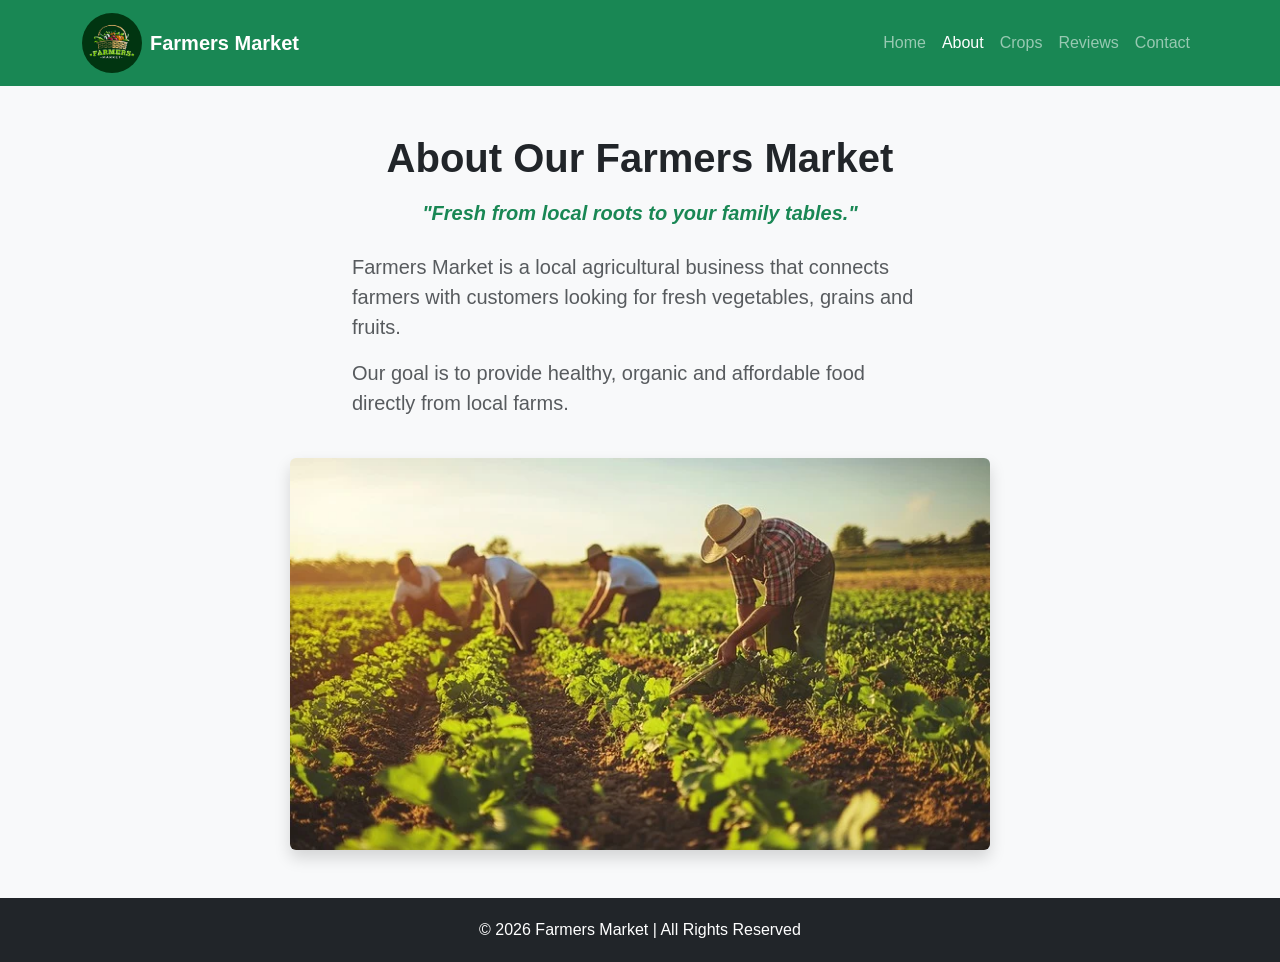
==== about.html @ db6dbbfd "Create about.html" ====
<!DOCTYPE html>
<html lang="en">
<head>
    <meta charset="UTF-8">
    <meta name="viewport" content="width=device-width, initial-scale=1.0">
    <title>About Us | Farmers Market</title>
    <link href="https://cdn.jsdelivr.net/npm/bootstrap@5.3.2/dist/css/bootstrap.min.css" rel="stylesheet">
    <link rel="stylesheet" href="style.css">
</head>
<body>

    <nav class="navbar navbar-expand-lg navbar-dark bg-success">
        <div class="container">
            <a class="navbar-brand d-flex align-items-center" href="index.html">
                <img src="hand-drawn-farmers-market-logo_23-2149329270.avif"
                     alt="Farmers Market Organic Business Logo"
                     width="60"
                     height="60"
                     class="me-2 rounded-circle">
                <span class="fw-bold">Farmers Market</span>
            </a>
            <button class="navbar-toggler" type="button" data-bs-toggle="collapse" data-bs-target="#menu">
                <span class="navbar-toggler-icon"></span>
            </button>
            <div class="collapse navbar-collapse" id="menu">
                <ul class="navbar-nav ms-auto">
                    <li class="nav-item"><a class="nav-link" href="index.html">Home</a></li>
                    <li class="nav-item"><a class="nav-link active" aria-current="page" href="about.html">About</a></li>
                    <li class="nav-item"><a class="nav-link" href="crops.html">Crops</a></li>
                    <li class="nav-item"><a class="nav-link" href="review.html">Reviews</a></li>
                    <li class="nav-item"><a class="nav-link" href="contact.html">Contact</a></li>
                </ul>
            </div>
        </div>
    </nav>

    <section class="about-section container my-5 text-center">
        <h1 class="mb-3 fw-bold">About Our Farmers Market</h1>
        <p class="lead text-success fw-bold fst-italic mb-4">"Fresh from local roots to your family tables."</p>

        <div class="row justify-content-center text-start mb-4">
            <div class="col-md-8">
                <p class="fs-5 text-muted">
                    Farmers Market is a local agricultural business that connects farmers
                    with customers looking for fresh vegetables, grains and fruits.
                </p>
                <p class="fs-5 text-muted">
                    Our goal is to provide healthy, organic and affordable food directly from local farms.
                </p>
            </div>
        </div>

        <img src="farmers-tending-crops-stockcake.webp"
            alt="Local organic farmers actively tending to vegetable crops in a vibrant green open field"
            width="700"
            height="400"
            class="img-fluid rounded shadow">
    </section>

    <footer>
        <p class="mb-0">© 2026 Farmers Market | All Rights Reserved</p>
    </footer>

    <script src="https://cdn.jsdelivr.net/npm/bootstrap@5.3.2/dist/js/bootstrap.bundle.min.js"></script>
</body>
</html>
---- style.css ----
/* ================= GLOBAL AND BASE STYLES ================= */
body {
    margin: 0;
    padding: 0;
    font-family: Arial, sans-serif;
    background-color: #f8f9fa; /* Vibrant green-friendly clean background tint */
    display: flex;
    flex-direction: column;
    min-height: 100vh; /* Grounding footer rules */
}

/* ================= PRESENTATION LAYER THEMES ================= */

/* Hero Landing Section Wrapper */
.hero {
    background: linear-gradient(rgba(0, 0, 0, 0.5), rgba(0, 0, 0, 0.5)), url('Farm_background.jpg');
    background-size: cover;
    background-position: center;
    background-repeat: no-repeat;
    height: 500px;
    display: flex;
    justify-content: center;
    align-items: center;
    text-align: center;
    color: white;
}

/* Hero Typography Specs */
.hero-text h1 {
    font-size: 55px;
    font-weight: bold;
    text-shadow: 2px 2px 8px rgba(0, 0, 0, 0.7);
}

.hero-text p {
    font-size: 22px;
    text-shadow: 1px 1px 4px rgba(0, 0, 0, 0.7);
}

/* Card Interaction Properties */
.card {
    transition: transform 0.3s ease, box-shadow 0.3s ease;
    border: none;
}

/* Card Scale Hover Animations */
.card:hover {
    transform: translateY(-5px) scale(1.03);
    box-shadow: 0 10px 20px rgba(0, 0, 0, 0.15) !important;
}

/* Crop Uniform Formatting Grid */
.card-img-top {
    object-fit: cover;
    height: 200px;
}

/* Content Element Placement Spacing Wrappers */
.about-section {
    max-width: 900px;
    margin: 0 auto;
}

/* Responsive Constraints for Feedback Wrapper */
.contact-form {
    width: 100%;
    max-width: 600px;
    margin: 0 auto;
    background-color: #ffffff;
    border-radius: 12px;
}

/* Uniform Layout Footer */
footer {
    background-color: #212529;
    color: #ffffff;
    text-align: center;
    padding: 20px;
    margin-top: auto;
}
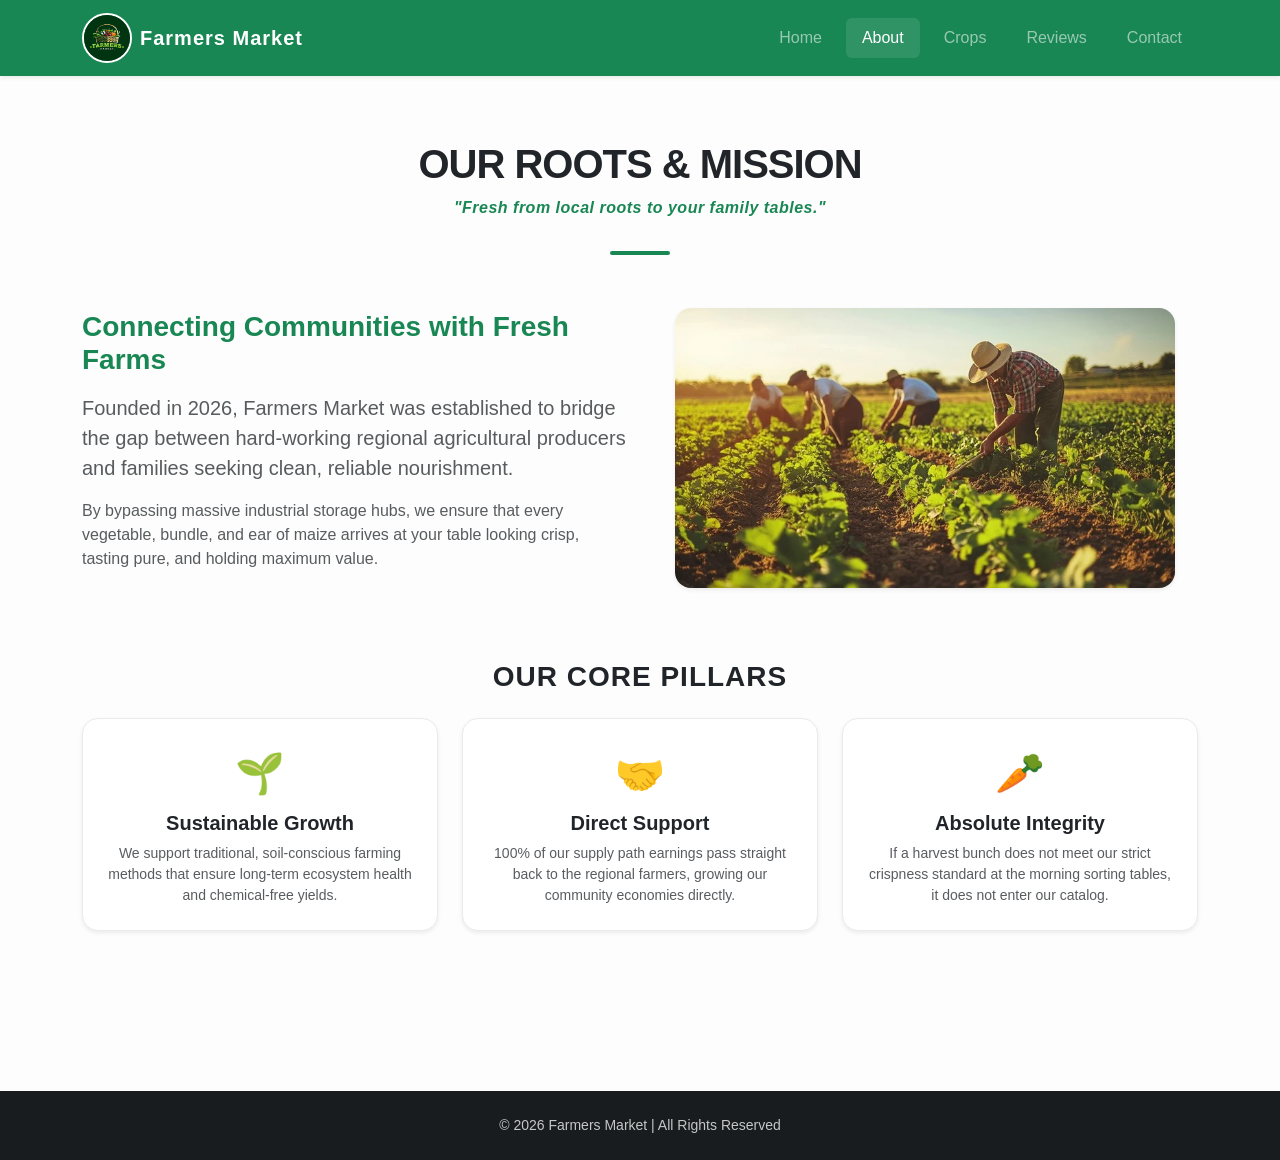
==== commit 25503b4c: "Update about.html" ====
--- a/about.html
+++ b/about.html
@@ -9,56 +9,93 @@
 </head>
 <body>
 
-    <nav class="navbar navbar-expand-lg navbar-dark bg-success">
+    <nav class="navbar navbar-expand-lg navbar-dark bg-success sticky-top shadow-sm">
         <div class="container">
             <a class="navbar-brand d-flex align-items-center" href="index.html">
                 <img src="hand-drawn-farmers-market-logo_23-2149329270.avif"
                      alt="Farmers Market Organic Business Logo"
-                     width="60"
-                     height="60"
-                     class="me-2 rounded-circle">
-                <span class="fw-bold">Farmers Market</span>
+                     width="50"
+                     height="50"
+                     class="me-2 rounded-circle border border-white border-2">
+                <span class="fw-bold tracking-wide">Farmers Market</span>
             </a>
             <button class="navbar-toggler" type="button" data-bs-toggle="collapse" data-bs-target="#menu">
                 <span class="navbar-toggler-icon"></span>
             </button>
             <div class="collapse navbar-collapse" id="menu">
-                <ul class="navbar-nav ms-auto">
-                    <li class="nav-item"><a class="nav-link" href="index.html">Home</a></li>
-                    <li class="nav-item"><a class="nav-link active" aria-current="page" href="about.html">About</a></li>
-                    <li class="nav-item"><a class="nav-link" href="crops.html">Crops</a></li>
-                    <li class="nav-item"><a class="nav-link" href="review.html">Reviews</a></li>
-                    <li class="nav-item"><a class="nav-link" href="contact.html">Contact</a></li>
+                <ul class="navbar-nav ms-auto gap-2">
+                    <li class="nav-item"><a class="nav-link px-3" href="index.html">Home</a></li>
+                    <li class="nav-item"><a class="nav-link active px-3 rounded bg-white bg-opacity-10" aria-current="page" href="about.html">About</a></li>
+                    <li class="nav-item"><a class="nav-link px-3" href="crops.html">Crops</a></li>
+                    <li class="nav-item"><a class="nav-link px-3" href="review.html">Reviews</a></li>
+                    <li class="nav-item"><a class="nav-link px-3" href="contact.html">Contact</a></li>
                 </ul>
             </div>
         </div>
     </nav>
 
-    <section class="about-section container my-5 text-center">
-        <h1 class="mb-3 fw-bold">About Our Farmers Market</h1>
-        <p class="lead text-success fw-bold fst-italic mb-4">"Fresh from local roots to your family tables."</p>
-
-        <div class="row justify-content-center text-start mb-4">
-            <div class="col-md-8">
-                <p class="fs-5 text-muted">
-                    Farmers Market is a local agricultural business that connects farmers
-                    with customers looking for fresh vegetables, grains and fruits.
-                </p>
-                <p class="fs-5 text-muted">
-                    Our goal is to provide healthy, organic and affordable food directly from local farms.
-                </p>
+    <main class="container my-5 py-3">
+        <div class="text-center mb-5">
+            <h1 class="fw-black text-dark text-uppercase tracking-tight">Our Roots & Mission</h1>
+            <p class="text-success fw-semibold fst-italic letter-spacing-1">"Fresh from local roots to your family tables."</p>
+            <div class="position-relative d-inline-block w-100 mt-2">
+                <span class="position-absolute top-50 start-50 translate-middle bg-success rounded" style="height: 4px; width: 60px;"></span>
             </div>
         </div>
 
-        <img src="farmers-tending-crops-stockcake.webp"
-            alt="Local organic farmers actively tending to vegetable crops in a vibrant green open field"
-            width="700"
-            height="400"
-            class="img-fluid rounded shadow">
-    </section>
+        <div class="row g-4 align-items-center justify-content-center mb-5">
+            <div class="col-md-6">
+                <h3 class="fw-bold text-success mb-3">Connecting Communities with Fresh Farms</h3>
+                <p class="text-muted fs-5 leading-relaxed">
+                    Founded in 2026, Farmers Market was established to bridge the gap between hard-working regional agricultural producers and families seeking clean, reliable nourishment.
+                </p>
+                <p class="text-muted fs-6">
+                    By bypassing massive industrial storage hubs, we ensure that every vegetable, bundle, and ear of maize arrives at your table looking crisp, tasting pure, and holding maximum value.
+                </p>
+            </div>
+            <div class="col-md-6 text-center">
+                <img src="farmers-tending-crops-stockcake.webp"
+                     alt="Local organic farmers actively tending to vegetable crops in a vibrant green open field"
+                     width="500"
+                     height="320"
+                     class="img-fluid rounded-4 shadow-sm object-cover">
+            </div>
+        </div>
 
-    <footer>
-        <p class="mb-0">© 2026 Farmers Market | All Rights Reserved</p>
+        <section class="my-5 pt-4">
+            <h3 class="text-center fw-black text-dark mb-4 text-uppercase tracking-wide">Our Core Pillars</h3>
+            <div class="row g-4 text-center">
+                
+                <div class="col-md-4">
+                    <div class="p-4 bg-white rounded-4 shadow-sm h-100 border border-light-subtle">
+                        <div class="fs-1 text-success mb-2">🌱</div>
+                        <h5 class="fw-bold text-dark">Sustainable Growth</h5>
+                        <p class="text-muted small mb-0">We support traditional, soil-conscious farming methods that ensure long-term ecosystem health and chemical-free yields.</p>
+                    </div>
+                </div>
+
+                <div class="col-md-4">
+                    <div class="p-4 bg-white rounded-4 shadow-sm h-100 border border-light-subtle">
+                        <div class="fs-1 text-success mb-2">🤝</div>
+                        <h5 class="fw-bold text-dark">Direct Support</h5>
+                        <p class="text-muted small mb-0">100% of our supply path earnings pass straight back to the regional farmers, growing our community economies directly.</p>
+                    </div>
+                </div>
+
+                <div class="col-md-4">
+                    <div class="p-4 bg-white rounded-4 shadow-sm h-100 border border-light-subtle">
+                        <div class="fs-1 text-success mb-2">🥕</div>
+                        <h5 class="fw-bold text-dark">Absolute Integrity</h5>
+                        <p class="text-muted small mb-0">If a harvest bunch does not meet our strict crispness standard at the morning sorting tables, it does not enter our catalog.</p>
+                    </div>
+                </div>
+
+            </div>
+        </section>
+    </main>
+
+    <footer class="mt-5 py-4">
+        <p class="mb-0 small opacity-75">© 2026 Farmers Market | All Rights Reserved</p>
     </footer>
 
     <script src="https://cdn.jsdelivr.net/npm/bootstrap@5.3.2/dist/js/bootstrap.bundle.min.js"></script>
--- a/style.css
+++ b/style.css
@@ -1,80 +1,115 @@
-/* ================= GLOBAL AND BASE STYLES ================= */
+/* ==========================================================================
+   1. GLOBAL AND BASE STYLES
+   ========================================================================== */
 body {
     margin: 0;
     padding: 0;
-    font-family: Arial, sans-serif;
-    background-color: #f8f9fa; /* Vibrant green-friendly clean background tint */
+    font-family: 'Segoe UI', Arial, sans-serif;
+    background-color: #fcfdfc; /* Clean, slightly green-tinted white */
     display: flex;
     flex-direction: column;
-    min-height: 100vh; /* Grounding footer rules */
+    min-height: 100vh;
 }
 
-/* ================= PRESENTATION LAYER THEMES ================= */
+/* Custom Typography & Layout Utilities */
+.fw-black { font-weight: 900; }
+.fw-extrabold { font-weight: 850; }
+.tracking-wide { letter-spacing: 1px; }
+.tracking-tight { letter-spacing: -1px; }
+.letter-spacing-1 { letter-spacing: 0.5px; }
+.max-w-600 { max-width: 600px; }
+.start-25 { left: 25%; }
+.end-25 { right: 25%; }
 
-/* Hero Landing Section Wrapper */
+/* ==========================================================================
+   2. PRESENTATION LAYER THEMES & HERO (Cleaned up Spacing)
+   ========================================================================== */
 .hero {
-    background: linear-gradient(rgba(0, 0, 0, 0.5), rgba(0, 0, 0, 0.5)), url('Farm_background.jpg');
+    background-image: url('Farm_background.jpg');
     background-size: cover;
     background-position: center;
     background-repeat: no-repeat;
-    height: 500px;
+    height: 520px; /* Perfectly balanced text container framework */
     display: flex;
-    justify-content: center;
     align-items: center;
-    text-align: center;
-    color: white;
+    position: relative;
 }
 
-/* Hero Typography Specs */
+/* Typography Text Shadow Layering for clear readability over imagery */
 .hero-text h1 {
-    font-size: 55px;
-    font-weight: bold;
-    text-shadow: 2px 2px 8px rgba(0, 0, 0, 0.7);
+    text-shadow: 0 4px 12px rgba(0, 0, 0, 0.6);
 }
 
 .hero-text p {
-    font-size: 22px;
-    text-shadow: 1px 1px 4px rgba(0, 0, 0, 0.7);
+    text-shadow: 0 2px 8px rgba(0, 0, 0, 0.5);
 }
 
-/* Card Interaction Properties */
-.card {
-    transition: transform 0.3s ease, box-shadow 0.3s ease;
-    border: none;
+@media (max-width: 768px) {
+    .hero { height: 440px; }
+    .hero-text h1 { font-size: 2.3rem !important; }
+    .hero-text p { font-size: 1.05rem !important; }
+    .border-end { border-end: none !important; border-bottom: 1px solid #dee2e6 !important; padding-bottom: 15px; }
 }
 
-/* Card Scale Hover Animations */
-.card:hover {
-    transform: translateY(-5px) scale(1.03);
-    box-shadow: 0 10px 20px rgba(0, 0, 0, 0.15) !important;
+/* Transition Bezier curves */
+.transition-all {
+    transition: all 0.3s cubic-bezier(0.25, 0.8, 0.25, 1);
 }
 
-/* Crop Uniform Formatting Grid */
+/* ==========================================================================
+   3. CARDS & IMAGE COMPONENT SYSTEMS
+   ========================================================================== */
+.card {
+    transition: transform 0.4s cubic-bezier(0.165, 0.84, 0.44, 1), box-shadow 0.4s ease;
+    background-color: #ffffff;
+}
+
+.card:hover {
+    transform: translateY(-8px);
+    box-shadow: 0 15px 30px rgba(0, 0, 0, 0.1) !important;
+}
+
+/* Uniform Crop Grid Parameters */
 .card-img-top {
     object-fit: cover;
-    height: 200px;
+    height: 220px; 
+    transition: transform 0.5s ease;
 }
 
-/* Content Element Placement Spacing Wrappers */
+/* Zoom animation on cards */
+.card:hover .image-zoom {
+    transform: scale(1.06);
+}
+
+/* ==========================================================================
+   4. RESPONSIVE FORMS & ELEMENT PLACEMENT WRAPPERS
+   ========================================================================== */
 .about-section {
     max-width: 900px;
     margin: 0 auto;
 }
 
-/* Responsive Constraints for Feedback Wrapper */
 .contact-form {
     width: 100%;
-    max-width: 600px;
+    max-width: 550px;
     margin: 0 auto;
     background-color: #ffffff;
     border-radius: 12px;
 }
 
-/* Uniform Layout Footer */
+.form-check-input {
+    float: none;
+    margin-right: 0;
+    cursor: pointer;
+}
+
+/* ==========================================================================
+   5. UNIFORM FOOTER ALIGNMENT
+   ========================================================================== */
 footer {
-    background-color: #212529;
+    background-color: #191c1f; /* Premium dark carbon shade */
     color: #ffffff;
     text-align: center;
-    padding: 20px;
+    padding: 24px;
     margin-top: auto;
 }
